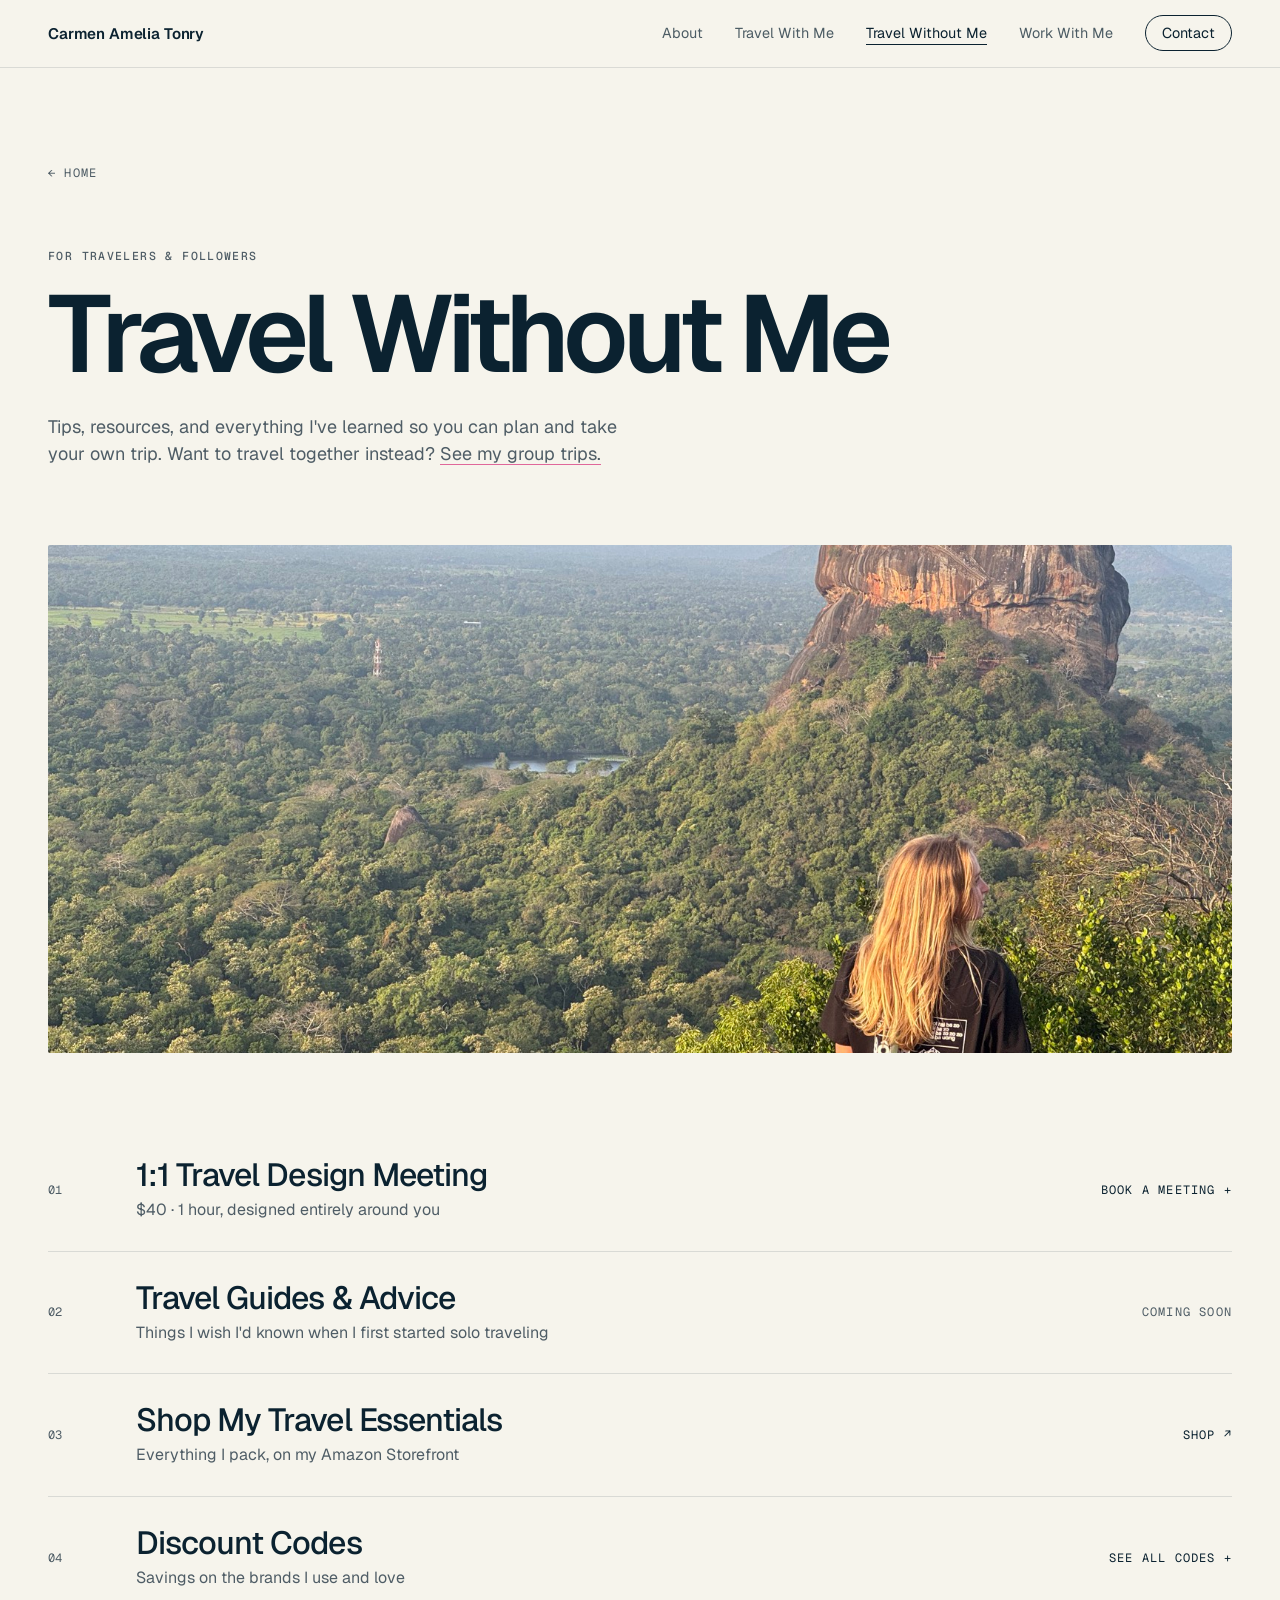
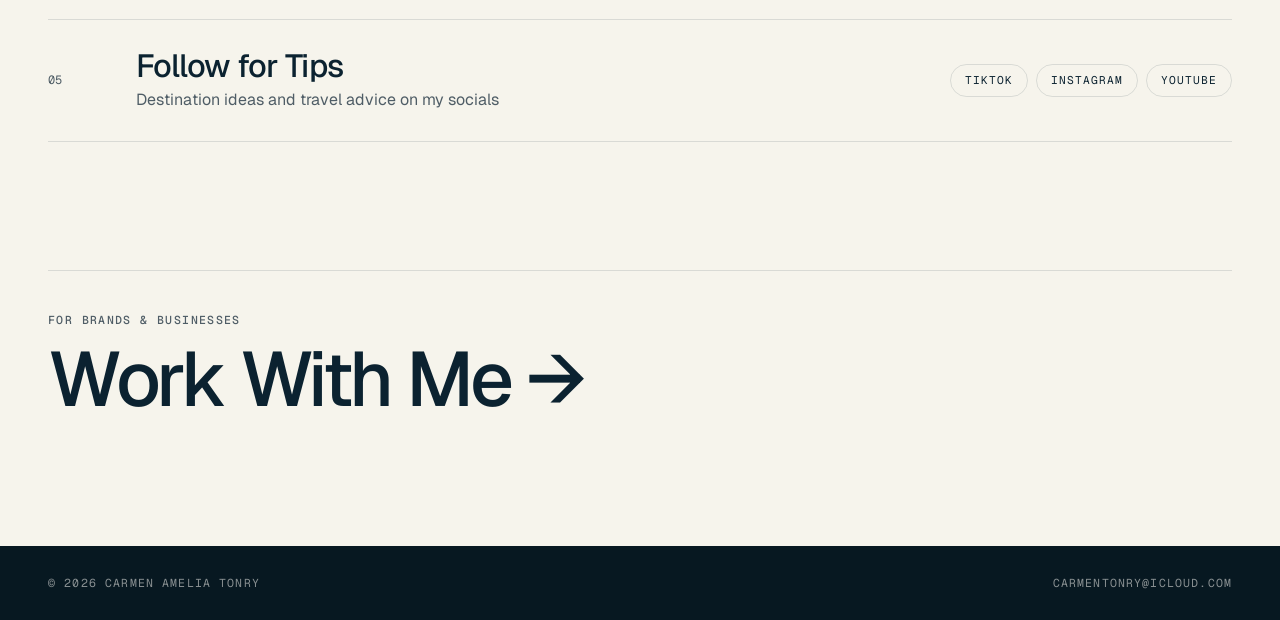
==== planning.html @ 0643f5fc "Travel Without Me: show the $40 price and embed Cal.com booking Co-Authored-By: Claude Opus 5 <norep" ====
<!DOCTYPE html>
<html lang="en">
<head>
  <meta charset="UTF-8">
  <meta name="viewport" content="width=device-width, initial-scale=1.0">
  <title>Travel Without Me | Carmen Amelia Tonry</title>
  <meta name="description" content="Travel tips, trip planning help, packing essentials, and discount codes from Carmen Amelia Tonry (@carmenscamera).">
  <link rel="preconnect" href="https://fonts.googleapis.com">
  <link rel="preconnect" href="https://fonts.gstatic.com" crossorigin>
  <link href="https://fonts.googleapis.com/css2?family=Geist:wght@300..700&family=Geist+Mono:wght@400;500&display=swap" rel="stylesheet">
  <link rel="stylesheet" href="styles.css?v=40">
</head>
<body>

  <nav class="nav">
    <a class="nav-logo" href="./">Carmen Amelia Tonry</a>
    <ul class="nav-links">
      <li><a href="./#about">About</a></li>
      <li><a href="./#travel-with-me">Travel With Me</a></li>
      <li><a href="planning.html" aria-current="page">Travel Without Me</a></li>
      <li><a href="work.html">Work With Me</a></li>
      <li><a href="./#contact" class="nav-cta">Contact</a></li>
    </ul>
  </nav>

  <header class="page-hero">
    <div class="wrap">
      <a class="back" href="./">← Home</a>
      <p class="eyebrow">For travelers &amp; followers</p>
      <h1>Travel Without Me</h1>
      <p class="lead">Tips, resources, and everything I've learned so you can plan and take your own trip. Want to travel together instead? <a class="text-link" href="./#travel-with-me">See my group trips.</a></p>
    </div>
    <div class="page-media">
      <img src="media/sigiriya.jpg" alt="Carmen looking out at Sigiriya rock in Sri Lanka">
    </div>
  </header>

  <section class="section">
    <div class="wrap rows">
      <details class="row-group reveal">
        <summary class="row">
          <span class="row-num">01</span>
          <span class="row-body">
            <span class="row-title">1:1 Travel Design Meeting</span>
            <span class="row-desc">$40 · 1 hour, designed entirely around you</span>
          </span>
          <span class="row-cta"><span class="when-closed">Book a meeting +</span><span class="when-open">Close −</span></span>
        </summary>
        <div class="booking">
          <p>I'm here to help with planning, advice, and everything in between. Pick a time below.</p>
          <iframe class="booking-frame" src="https://cal.com/carmenscamera/travelmeeting/embed?layout=month_view" title="Book a 1:1 Travel Design Meeting" loading="lazy"></iframe>
          <a class="code-cta" href="https://cal.com/carmenscamera/travelmeeting" target="_blank" rel="noopener">Open the booking page in a new tab ↗</a>
        </div>
      </details>
      <div class="row reveal">
        <span class="row-num">02</span>
        <span class="row-body">
          <span class="row-title">Travel Guides &amp; Advice</span>
          <span class="row-desc">Things I wish I'd known when I first started solo traveling</span>
        </span>
        <span class="row-cta muted">Coming soon</span>
      </div>
      <a class="row reveal" href="https://www.amazon.com/shop/carmenscamera" target="_blank" rel="noopener">
        <span class="row-num">03</span>
        <span class="row-body">
          <span class="row-title">Shop My Travel Essentials</span>
          <span class="row-desc">Everything I pack, on my Amazon Storefront</span>
        </span>
        <span class="row-cta">Shop ↗</span>
      </a>
      <details class="row-group reveal">
        <summary class="row">
          <span class="row-num">04</span>
          <span class="row-body">
            <span class="row-title">Discount Codes</span>
            <span class="row-desc">Savings on the brands I use and love</span>
          </span>
          <span class="row-cta"><span class="when-closed">See all codes +</span><span class="when-open">Hide codes −</span></span>
        </summary>
        <ul class="codes">
          <!-- To add a code, copy one <li> block and change the brand, deal, code, and link. -->
          <li class="code">
            <span class="code-brand">Worldpackers</span>
            <span class="code-deal">$10 off your membership with code <strong>CARMENTONRY</strong></span>
            <a class="code-cta" href="https://www.worldpackers.com/promo/CARMENTONRY?utm_campaign=CARMENTONRY&amp;utm_medium=referral&amp;utm_source=affiliate" target="_blank" rel="noopener">Get the deal ↗</a>
          </li>
        </ul>
      </details>
      <div class="row reveal">
        <span class="row-num">05</span>
        <span class="row-body">
          <span class="row-title">Follow for Tips</span>
          <span class="row-desc">Destination ideas and travel advice on my socials</span>
        </span>
        <span class="row-links">
          <a href="https://www.tiktok.com/@carmenscamera" target="_blank" rel="noopener">TikTok</a>
          <a href="https://www.instagram.com/carmenscameraaa" target="_blank" rel="noopener">Instagram</a>
          <a href="https://www.youtube.com/@carmenscameraa" target="_blank" rel="noopener">YouTube</a>
        </span>
      </div>
    </div>
  </section>

  <section class="section next-section">
    <div class="wrap">
      <a class="next" href="work.html">
        <span class="eyebrow">For brands &amp; businesses</span>
        <span class="next-title">Work With Me <span aria-hidden="true">→</span></span>
      </a>
    </div>
  </section>

  <footer class="footer">
    <div class="wrap footer-inner">
      <span>© 2026 Carmen Amelia Tonry</span>
      <a href="mailto:carmentonry@icloud.com">carmentonry@icloud.com</a>
    </div>
  </footer>

  <script src="script.js?v=28"></script>
</body>
</html>
---- styles.css ----
:root {
  --bg: #f6f4ec;
  --night: #0b2230;
  --ink: #0b2230;
  --ink-2: #4f5d66;
  --line: rgba(11, 34, 48, 0.12);
  --accent: #e0679a;
  --link: #0f4c5c;
  --about-bg: #fffcf0;
  --warm: #60a8a0;
  --trip-bg: var(--warm);
  --trip-ink: #0b2230;
  --trip-ink-2: rgba(11, 34, 48, 0.7);
  --ig-bg: #fffef8;
  --paths-bg: #0e4466;
  --contact-bg: #2d6cdf;
  --footer-bg: #071821;
  --shade: 7, 24, 33;
  --gutter: clamp(1.25rem, 4vw, 3rem);
  --ease: cubic-bezier(0.2, 0.7, 0.2, 1);
}

body.dark,
.paths-section,
.contact,
.footer {
  --accent: #ffb1cf;
}

body.dark {
  --bg: var(--night);
  --ink: #f4f2ee;
  --ink-2: rgba(244, 242, 238, 0.62);
  --line: rgba(244, 242, 238, 0.14);
}

* {
  box-sizing: border-box;
  margin: 0;
  padding: 0;
}

html {
  scroll-behavior: smooth;
  scroll-padding-top: 4.5rem;
}

body {
  font-family: 'Geist', system-ui, sans-serif;
  font-size: 1rem;
  line-height: 1.55;
  background: var(--bg);
  color: var(--ink);
  -webkit-font-smoothing: antialiased;
}

a {
  color: inherit;
  text-decoration: none;
}

img,
video {
  display: block;
  width: 100%;
  height: 100%;
  object-fit: cover;
}

h1, h2, h3 {
  font-weight: 500;
  line-height: 1;
  letter-spacing: -0.04em;
}

h2 {
  font-size: clamp(2.25rem, 5vw, 4rem);
}

.wrap {
  max-width: 1280px;
  margin: 0 auto;
  padding-inline: var(--gutter);
}

.eyebrow {
  display: block;
  margin-bottom: 1.25rem;
  font-family: 'Geist Mono', monospace;
  font-size: 0.72rem;
  font-weight: 500;
  text-transform: uppercase;
  letter-spacing: 0.12em;
  color: var(--ink-2);
}

.text-link {
  text-decoration: underline;
  text-decoration-color: var(--accent);
  text-decoration-thickness: 1px;
  text-underline-offset: 4px;
  transition: color 0.2s ease;
}

.text-link:hover {
  color: var(--accent);
}

.section {
  padding-block: clamp(5rem, 10vw, 9rem);
}

/* ---------- nav ---------- */

.nav {
  position: fixed;
  inset: 0 0 auto;
  z-index: 20;
  display: flex;
  align-items: center;
  justify-content: space-between;
  height: 4.25rem;
  padding-inline: var(--gutter);
  background: color-mix(in srgb, var(--bg) 88%, transparent);
  backdrop-filter: blur(14px);
  -webkit-backdrop-filter: blur(14px);
  border-bottom: 1px solid var(--line);
  color: var(--ink);
  transition: background 0.3s ease, color 0.3s ease, border-color 0.3s ease;
}

.home .nav:not(.scrolled) {
  background: transparent;
  backdrop-filter: none;
  -webkit-backdrop-filter: none;
  border-color: transparent;
  color: #fff;
}

.nav-logo {
  font-size: 0.95rem;
  font-weight: 600;
  letter-spacing: -0.01em;
}

.nav-links {
  list-style: none;
  display: flex;
  align-items: center;
  gap: 2rem;
}

.nav-links a {
  font-size: 0.9rem;
  opacity: 0.72;
  transition: opacity 0.2s ease;
}

.nav-links a:hover,
.nav-links a[aria-current="page"] {
  opacity: 1;
}

.nav-links a[aria-current="page"] {
  text-decoration: underline;
  text-decoration-thickness: 1px;
  text-underline-offset: 6px;
}

.nav-links .nav-cta {
  opacity: 1;
  padding: 0.5rem 1rem;
  border: 1px solid currentColor;
  border-radius: 999px;
  transition: background 0.2s ease, border-color 0.2s ease, color 0.2s ease;
}

.nav-links .nav-cta:hover {
  background: var(--accent);
  border-color: var(--accent);
  color: var(--night);
}


/* ---------- hero ---------- */

.hero {
  position: relative;
  display: flex;
  align-items: flex-end;
  height: 100vh;
  height: 100svh;
  min-height: 560px;
  overflow: hidden;
  color: #fff;
  background: var(--night);
}

.hero-video {
  position: absolute;
  inset: 0;
}

.hero::after {
  content: '';
  position: absolute;
  inset: 0;
  background: linear-gradient(180deg, rgba(var(--shade), 0.35) 0%, rgba(var(--shade), 0) 30%, rgba(var(--shade), 0.6) 100%);
}

.hero-content {
  position: relative;
  z-index: 1;
  width: 100%;
  max-width: 1280px;
  margin: 0 auto;
  padding: 0 var(--gutter) clamp(2.5rem, 7vw, 5rem);
}

.hero-name {
  font-size: clamp(3.25rem, 10.5vw, 10.5rem);
  font-weight: 600;
  line-height: 0.9;
  letter-spacing: -0.055em;
  animation: fade-up 1.1s var(--ease) both;
}

.hero-tag {
  margin-top: clamp(1.25rem, 2.5vw, 2rem);
  font-family: 'Geist Mono', monospace;
  font-size: clamp(0.8rem, 1.2vw, 0.95rem);
  text-transform: uppercase;
  letter-spacing: 0.28em;
  animation: fade-up 1.1s 0.2s var(--ease) both;
}

.hero-tag span {
  color: var(--warm);
}

@keyframes fade-up {
  from { opacity: 0; transform: translateY(24px); }
}

/* ---------- about ---------- */

.home #about {
  background: var(--about-bg);
}

.about {
  display: grid;
  grid-template-columns: 4fr 6fr;
  gap: clamp(2.5rem, 7vw, 7rem);
  align-items: center;
}

.about-media {
  aspect-ratio: 4 / 5;
  overflow: hidden;
  border-radius: 2px;
}

.about-text p:not(.eyebrow) {
  max-width: 34rem;
  font-size: 1.125rem;
  color: var(--ink-2);
}

.about-text .eyebrow + p {
  text-wrap: balance;
  font-size: clamp(1.45rem, 2.4vw, 2rem);
  font-weight: 500;
  line-height: 1.25;
  letter-spacing: -0.025em;
  color: var(--ink);
}

.about-text p + p {
  margin-top: 1.5rem;
}

/* ---------- travel with me ---------- */

.trip {
  background: var(--trip-bg);
  color: var(--trip-ink);
}

.trip-inner {
  display: grid;
  grid-template-columns: 12rem 1fr auto;
  align-items: center;
  gap: 2rem;
  padding-block: 2rem;
}

.trip .eyebrow {
  margin: 0;
  color: var(--trip-ink-2);
}

.trip h3 {
  font-size: clamp(1.35rem, 2.4vw, 1.9rem);
  letter-spacing: -0.03em;
}

.trip-main p {
  margin-top: 0.4rem;
  font-family: 'Geist Mono', monospace;
  font-size: 0.75rem;
  text-transform: uppercase;
  letter-spacing: 0.1em;
  color: var(--trip-ink-2);
}

.btn {
  display: inline-flex;
  align-items: center;
  gap: 0.5rem;
  padding: 0.85rem 1.4rem;
  border-radius: 999px;
  background: var(--night);
  color: #fff;
  font-size: 0.9rem;
  font-weight: 500;
  white-space: nowrap;
  transition: background 0.2s ease, color 0.2s ease;
}

.btn:hover {
  background: #fff;
  color: var(--night);
}

/* ---------- instagram ---------- */

.ig {
  padding-block: clamp(3.5rem, 7vw, 5.5rem);
  background: var(--ig-bg);
}

.ig-head {
  display: flex;
  flex-wrap: wrap;
  align-items: flex-end;
  justify-content: space-between;
  gap: 1rem 2rem;
  margin-bottom: clamp(1.5rem, 3vw, 2.25rem);
}

.ig-head .eyebrow {
  margin-bottom: 0;
}

.ig-follow {
  font-family: 'Geist Mono', monospace;
  font-size: 0.75rem;
  text-transform: uppercase;
  letter-spacing: 0.1em;
  color: var(--link);
  transition: color 0.2s ease;
}

.ig-follow:hover {
  color: var(--accent);
}

.ig-grid {
  display: grid;
  grid-template-columns: repeat(6, 1fr);
  gap: 8px;
}

.ig-post {
  position: relative;
  aspect-ratio: 1;
  overflow: hidden;
  border-radius: 2px;
  background: rgba(11, 34, 48, 0.08);
}

.ig-post img,
.ig-post video {
  transition: transform 0.6s var(--ease), opacity 0.3s ease;
}

.ig-post:hover img,
.ig-post:hover video {
  transform: scale(1.05);
  opacity: 0.85;
}

.ig-post.is-video::after {
  content: '▶';
  position: absolute;
  top: 0.5rem;
  right: 0.55rem;
  font-size: 0.7rem;
  color: #fff;
  text-shadow: 0 1px 4px rgba(0, 0, 0, 0.5);
}

/* ---------- path cards ---------- */

.paths-section {
  --ink: #f4f2ee;
  --ink-2: rgba(244, 242, 238, 0.62);
  background: var(--paths-bg);
  color: var(--ink);
}

.paths-heading {
  margin-bottom: 1.5rem;
  font-size: clamp(1.1rem, 1.6vw, 1.35rem);
  letter-spacing: -0.015em;
  color: var(--ink-2);
}

.paths {
  display: grid;
  grid-template-columns: 1fr 1fr;
  gap: 1rem;
}

.path {
  position: relative;
  display: block;
  aspect-ratio: 5 / 6;
  overflow: hidden;
  border-radius: 2px;
  color: #fff;
  isolation: isolate;
}

.path-img {
  position: absolute;
  inset: 0;
  z-index: -2;
  transition: transform 1s var(--ease);
}

.path::after {
  content: '';
  position: absolute;
  inset: 0;
  z-index: -1;
  background: linear-gradient(0deg, rgba(var(--shade), 0.8) 0%, rgba(var(--shade), 0.15) 55%, rgba(var(--shade), 0.1) 100%);
}

.path:hover .path-img {
  transform: scale(1.04);
}

.path-body {
  position: absolute;
  inset: auto 0 0;
  display: flex;
  flex-direction: column;
  gap: 0.75rem;
  padding: clamp(1.5rem, 3vw, 2.5rem);
}

.path-for {
  font-family: 'Geist Mono', monospace;
  font-size: 0.72rem;
  text-transform: uppercase;
  letter-spacing: 0.12em;
  opacity: 0.85;
}

.path-title {
  font-size: clamp(2rem, 3.8vw, 3.4rem);
  font-weight: 500;
  line-height: 1;
  letter-spacing: -0.04em;
}

.path-arrow {
  position: absolute;
  top: clamp(1.25rem, 2.5vw, 2rem);
  right: clamp(1.25rem, 2.5vw, 2rem);
  display: grid;
  place-items: center;
  width: 3rem;
  height: 3rem;
  border-radius: 50%;
  background: #fff;
  color: var(--night);
  font-size: 1.15rem;
  transition: background 0.25s ease, color 0.25s ease;
}

.path:hover .path-arrow {
  background: var(--accent);
  color: var(--night);
}

/* ---------- contact ---------- */

.contact {
  padding-block: clamp(5rem, 10vw, 9rem);
  background: var(--contact-bg);
  color: #fff;
}

.contact .eyebrow {
  color: rgba(255, 255, 255, 0.7);
}

.contact h2 {
  font-size: clamp(2.5rem, 6.5vw, 5.5rem);
}

.email {
  display: inline-block;
  margin-top: clamp(1.5rem, 3vw, 2.5rem);
  padding-bottom: 0.2rem;
  font-size: clamp(1.4rem, 4.2vw, 3.25rem);
  font-weight: 400;
  letter-spacing: -0.03em;
  border-bottom: 1px solid rgba(255, 255, 255, 0.4);
  transition: border-color 0.2s ease;
}

.email:hover {
  border-color: var(--accent);
}

.socials {
  list-style: none;
  display: flex;
  flex-wrap: wrap;
  gap: 0.75rem 2rem;
  margin-top: clamp(2.5rem, 5vw, 4rem);
}

.socials a {
  font-family: 'Geist Mono', monospace;
  font-size: 0.8rem;
  text-transform: uppercase;
  letter-spacing: 0.1em;
  transition: color 0.2s ease;
}

.socials a:hover {
  color: var(--accent);
}

/* ---------- footer ---------- */

.footer {
  padding-block: 1.75rem;
  background: var(--footer-bg);
  color: rgba(244, 242, 238, 0.55);
  font-family: 'Geist Mono', monospace;
  font-size: 0.72rem;
  text-transform: uppercase;
  letter-spacing: 0.1em;
}

.footer-inner {
  display: flex;
  flex-wrap: wrap;
  justify-content: space-between;
  gap: 0.5rem 2rem;
}

.footer a:hover {
  color: #fff;
}

/* ---------- inner pages ---------- */

.page-hero {
  padding-top: clamp(7.5rem, 14vw, 10rem);
}

.back {
  display: inline-block;
  margin-bottom: clamp(2.5rem, 5vw, 4rem);
  font-family: 'Geist Mono', monospace;
  font-size: 0.75rem;
  text-transform: uppercase;
  letter-spacing: 0.1em;
  color: var(--ink-2);
  transition: color 0.2s ease;
}

.back:hover {
  color: var(--accent);
}

.page-hero h1 {
  max-width: 12ch;
  font-size: clamp(3rem, 8.5vw, 7.5rem);
  font-weight: 600;
  line-height: 0.92;
  letter-spacing: -0.055em;
}

.lead {
  max-width: 38rem;
  margin-top: 1.75rem;
  font-size: 1.125rem;
  color: var(--ink-2);
}

.page-media {
  max-width: 1280px;
  margin: clamp(3rem, 6vw, 5rem) auto 0;
  padding-inline: var(--gutter);
}

.page-media img,
.page-media video {
  aspect-ratio: 21 / 9;
  border-radius: 2px;
}

.page-hero + .section {
  padding-top: clamp(3rem, 6vw, 5rem);
}

/* ---------- rows ---------- */

.rows {
  display: flex;
  flex-direction: column;
}

.row {
  display: grid;
  grid-template-columns: 4rem 1fr auto;
  align-items: center;
  gap: 1.5rem;
  padding-block: 1.75rem;
  border-bottom: 1px solid var(--line);
  transition: padding 0.35s var(--ease);
}

.row:first-child {
  border-top: 1px solid var(--line);
}

a.row:hover {
  padding-left: 0.75rem;
}

.row-num {
  font-family: 'Geist Mono', monospace;
  font-size: 0.75rem;
  color: var(--ink-2);
}

.row-body {
  display: flex;
  flex-direction: column;
  gap: 0.35rem;
}

.row-title {
  font-size: clamp(1.4rem, 2.6vw, 2rem);
  font-weight: 500;
  line-height: 1.1;
  letter-spacing: -0.03em;
  transition: color 0.2s ease;
}

a.row:hover .row-title {
  color: var(--accent);
}

.row-desc {
  color: var(--ink-2);
}

.row-cta {
  font-family: 'Geist Mono', monospace;
  font-size: 0.75rem;
  text-transform: uppercase;
  letter-spacing: 0.1em;
  white-space: nowrap;
}

.row-cta.muted {
  color: var(--ink-2);
}

.row-links {
  display: flex;
  flex-wrap: wrap;
  gap: 0.5rem;
}

.row-links a {
  padding: 0.45rem 0.9rem;
  border: 1px solid var(--line);
  border-radius: 999px;
  font-family: 'Geist Mono', monospace;
  font-size: 0.7rem;
  text-transform: uppercase;
  letter-spacing: 0.08em;
  transition: background 0.2s ease, color 0.2s ease;
}

.row-links a:hover {
  background: var(--ink);
  color: var(--bg);
}

/* ---------- campaign callout ---------- */

.campaign {
  display: grid;
  grid-template-columns: auto 1fr auto;
  align-items: center;
  gap: 1rem 2rem;
  margin-top: 2.5rem;
  padding: 1.5rem 1.75rem;
  border: 1px solid var(--line);
  border-radius: 6px;
  transition: border-color 0.2s ease;
}

.campaign:hover {
  border-color: var(--accent);
}

.campaign-label {
  font-family: 'Geist Mono', monospace;
  font-size: 0.72rem;
  text-transform: uppercase;
  letter-spacing: 0.12em;
  color: var(--accent);
}

.campaign-text {
  font-size: 1.1rem;
}

/* ---------- expandable row (discount codes) ---------- */

.row-group summary {
  cursor: pointer;
  list-style: none;
}

.row-group .row:first-child {
  border-top: 0;
}

.row-group summary::-webkit-details-marker {
  display: none;
}

.row-group summary:hover {
  padding-left: 0.75rem;
}

.row-group summary:hover .row-title {
  color: var(--accent);
}

.row-group .when-open,
.row-group[open] .when-closed {
  display: none;
}

.row-group[open] .when-open {
  display: inline;
}

.codes {
  list-style: none;
  padding: 0.5rem 0 1.5rem 5.5rem;
  border-bottom: 1px solid var(--line);
}

.code {
  display: grid;
  grid-template-columns: 12rem 1fr auto;
  align-items: center;
  gap: 1rem;
  padding: 0.9rem 0;
}

.code + .code {
  border-top: 1px dashed var(--line);
}

.code-brand {
  font-size: 1.1rem;
  font-weight: 500;
}

.code-deal {
  color: var(--ink-2);
}

.code-cta {
  font-family: 'Geist Mono', monospace;
  font-size: 0.72rem;
  text-transform: uppercase;
  letter-spacing: 0.1em;
  white-space: nowrap;
  transition: color 0.2s ease;
}

.code-cta:hover {
  color: var(--accent);
}

/* ---------- booking embed ---------- */

.booking {
  padding: 0 0 2rem 5.5rem;
  border-bottom: 1px solid var(--line);
}

.booking p {
  max-width: 40rem;
  font-size: 1.05rem;
  color: var(--ink-2);
}

.booking-frame {
  display: block;
  width: 100%;
  height: 720px;
  margin: 1.25rem 0 1rem;
  border: 1px solid var(--line);
  border-radius: 6px;
  background: #fff;
}

/* ---------- service details ---------- */

.row-group[open] > summary {
  border-bottom-color: transparent;
}

.detail {
  padding: 0 0 2rem 5.5rem;
  border-bottom: 1px solid var(--line);
}

.detail p {
  max-width: 40rem;
  font-size: 1.05rem;
}

.detail-list {
  max-width: 40rem;
  padding-left: 1.1rem;
  font-size: 1.05rem;
}

.detail-list li + li {
  margin-top: 0.4rem;
}

.detail-list strong {
  font-weight: 600;
}

.detail .detail-label {
  margin-top: 1.25rem;
  font-family: 'Geist Mono', monospace;
  font-size: 0.7rem;
  text-transform: uppercase;
  letter-spacing: 0.12em;
  color: var(--ink-2);
}

.detail-examples {
  list-style: none;
  display: flex;
  flex-wrap: wrap;
  gap: 0.5rem;
  margin-top: 0.6rem;
}

.detail-examples li {
  padding: 0.4rem 0.85rem;
  border: 1px solid var(--line);
  border-radius: 999px;
  font-size: 0.9rem;
  color: var(--ink-2);
}

.detail-actions {
  display: flex;
  flex-wrap: wrap;
  gap: 0.6rem;
  margin-top: 1.5rem;
}

.detail-btn {
  padding: 0.6rem 1.1rem;
  border: 1px solid var(--ink);
  border-radius: 999px;
  font-size: 0.85rem;
  font-weight: 500;
  transition: background 0.2s ease, color 0.2s ease, border-color 0.2s ease;
}

.detail-btn.primary,
.detail-btn:hover {
  background: var(--ink);
  color: var(--bg);
}

.detail-btn.primary:hover {
  background: var(--accent);
  border-color: var(--accent);
  color: var(--night);
}

/* ---------- open call ---------- */

.open-call {
  padding-block: clamp(4.5rem, 9vw, 7.5rem);
  border-top: 1px solid var(--line);
}

.open-call h2 {
  max-width: 14ch;
  font-size: clamp(2.5rem, 6vw, 5rem);
}

.open-lead {
  max-width: 40rem;
  margin-top: 1.5rem;
  font-size: 1.15rem;
  color: var(--ink-2);
}

.open-btn {
  margin-top: 2.5rem;
  background: var(--accent);
  color: var(--night);
}

.open-btn:hover {
  background: #fff;
  color: var(--night);
}

/* ---------- next page link ---------- */

.next-section {
  padding-top: 0;
}

.next {
  display: block;
  padding-top: 2.5rem;
  border-top: 1px solid var(--line);
}

.next .eyebrow {
  margin-bottom: 0.75rem;
}

.next-title {
  font-size: clamp(2.25rem, 6vw, 5rem);
  font-weight: 500;
  line-height: 1;
  letter-spacing: -0.045em;
  transition: color 0.2s ease;
}

.next-title span {
  display: inline-block;
  transition: transform 0.3s var(--ease);
}

.next:hover .next-title {
  color: var(--accent);
}

.next:hover .next-title span {
  transform: translateX(0.5rem);
}

/* ---------- motion ---------- */

.js .reveal {
  opacity: 0;
  translate: 0 24px;
  transition: opacity 0.9s var(--ease), translate 0.9s var(--ease);
}

.js .reveal.visible {
  opacity: 1;
  translate: 0 0;
}

@media (prefers-reduced-motion: reduce) {
  *, *::before, *::after {
    animation: none !important;
    transition: none !important;
  }
  .js .reveal { opacity: 1; translate: 0 0; }
}

/* ---------- responsive ---------- */

@media (max-width: 1100px) {
  html { scroll-padding-top: 6.5rem; }

  .nav {
    flex-wrap: wrap;
    row-gap: 0.6rem;
    height: auto;
    padding-block: 0.85rem 0.75rem;
  }

  .nav-logo {
    padding-block: 0.25rem;
  }

  .nav-links {
    width: 100%;
    justify-content: space-between;
    gap: 0.6rem;
  }

  .nav-links a {
    font-size: min(0.85rem, 3.3vw);
    white-space: nowrap;
  }

  .nav-links li:last-child {
    position: absolute;
    top: 0.85rem;
    right: var(--gutter);
  }

  .nav-links .nav-cta {
    display: block;
    padding: 0.3rem 0.8rem;
    font-size: 0.85rem;
  }

  .page-hero {
    padding-top: 8.5rem;
  }

  .trip-inner {
    grid-template-columns: 1fr auto;
  }

  .trip .eyebrow {
    grid-column: 1 / -1;
  }
}

@media (max-width: 720px) {
  .paths {
    grid-template-columns: 1fr;
  }

  .about {
    grid-template-columns: 5rem 1fr;
    grid-template-areas:
      "photo eyebrow"
      "photo lead"
      "text text";
    grid-template-rows: auto 1fr auto;
    gap: 0 1rem;
    align-items: start;
  }

  .home #about { padding-block: 3rem; }

  .about-media { grid-area: photo; }
  .about-text { display: contents; }

  .about-text .eyebrow {
    grid-area: eyebrow;
    margin-bottom: 0.4rem;
  }

  .about-text p:nth-of-type(2) {
    grid-area: lead;
    margin-top: 0;
    font-size: 1rem;
    line-height: 1.3;
  }

  .about-text p:nth-of-type(3) {
    grid-area: text;
    margin-top: 1rem;
    font-size: 0.9rem;
    line-height: 1.5;
  }
  .ig-grid { grid-template-columns: repeat(3, 1fr); }
  .paths { gap: 0.75rem; }
  .paths-section { padding-block: 3.5rem; }
  .path { aspect-ratio: 16 / 10; }
  .path-body { gap: 0.4rem; padding: 1.25rem; }
  .path-title { font-size: 1.75rem; }
  .path-arrow { top: 1rem; right: 1rem; width: 2.5rem; height: 2.5rem; font-size: 1rem; }

  .trip-inner {
    grid-template-columns: 1fr;
    gap: 1.25rem;
  }

  .trip .btn { justify-self: start; }

  .page-media img,
  .page-media video {
    aspect-ratio: 4 / 3;
  }

  .row {
    grid-template-columns: 2.25rem 1fr;
    row-gap: 0.75rem;
  }

  .row-cta,
  .row-links {
    grid-column: 2;
  }

  .campaign { grid-template-columns: 1fr; gap: 0.5rem; }

  .codes { padding-left: 2.25rem; }
  .detail { padding-left: 3.75rem; }
  .booking { padding-left: 0; }
  .booking-frame { height: 820px; }

  .code {
    grid-template-columns: 1fr auto;
    gap: 0.2rem 1rem;
  }

  .code-deal { grid-column: 1; grid-row: 2; }
  .code-cta { grid-column: 2; grid-row: 1 / 3; }
}
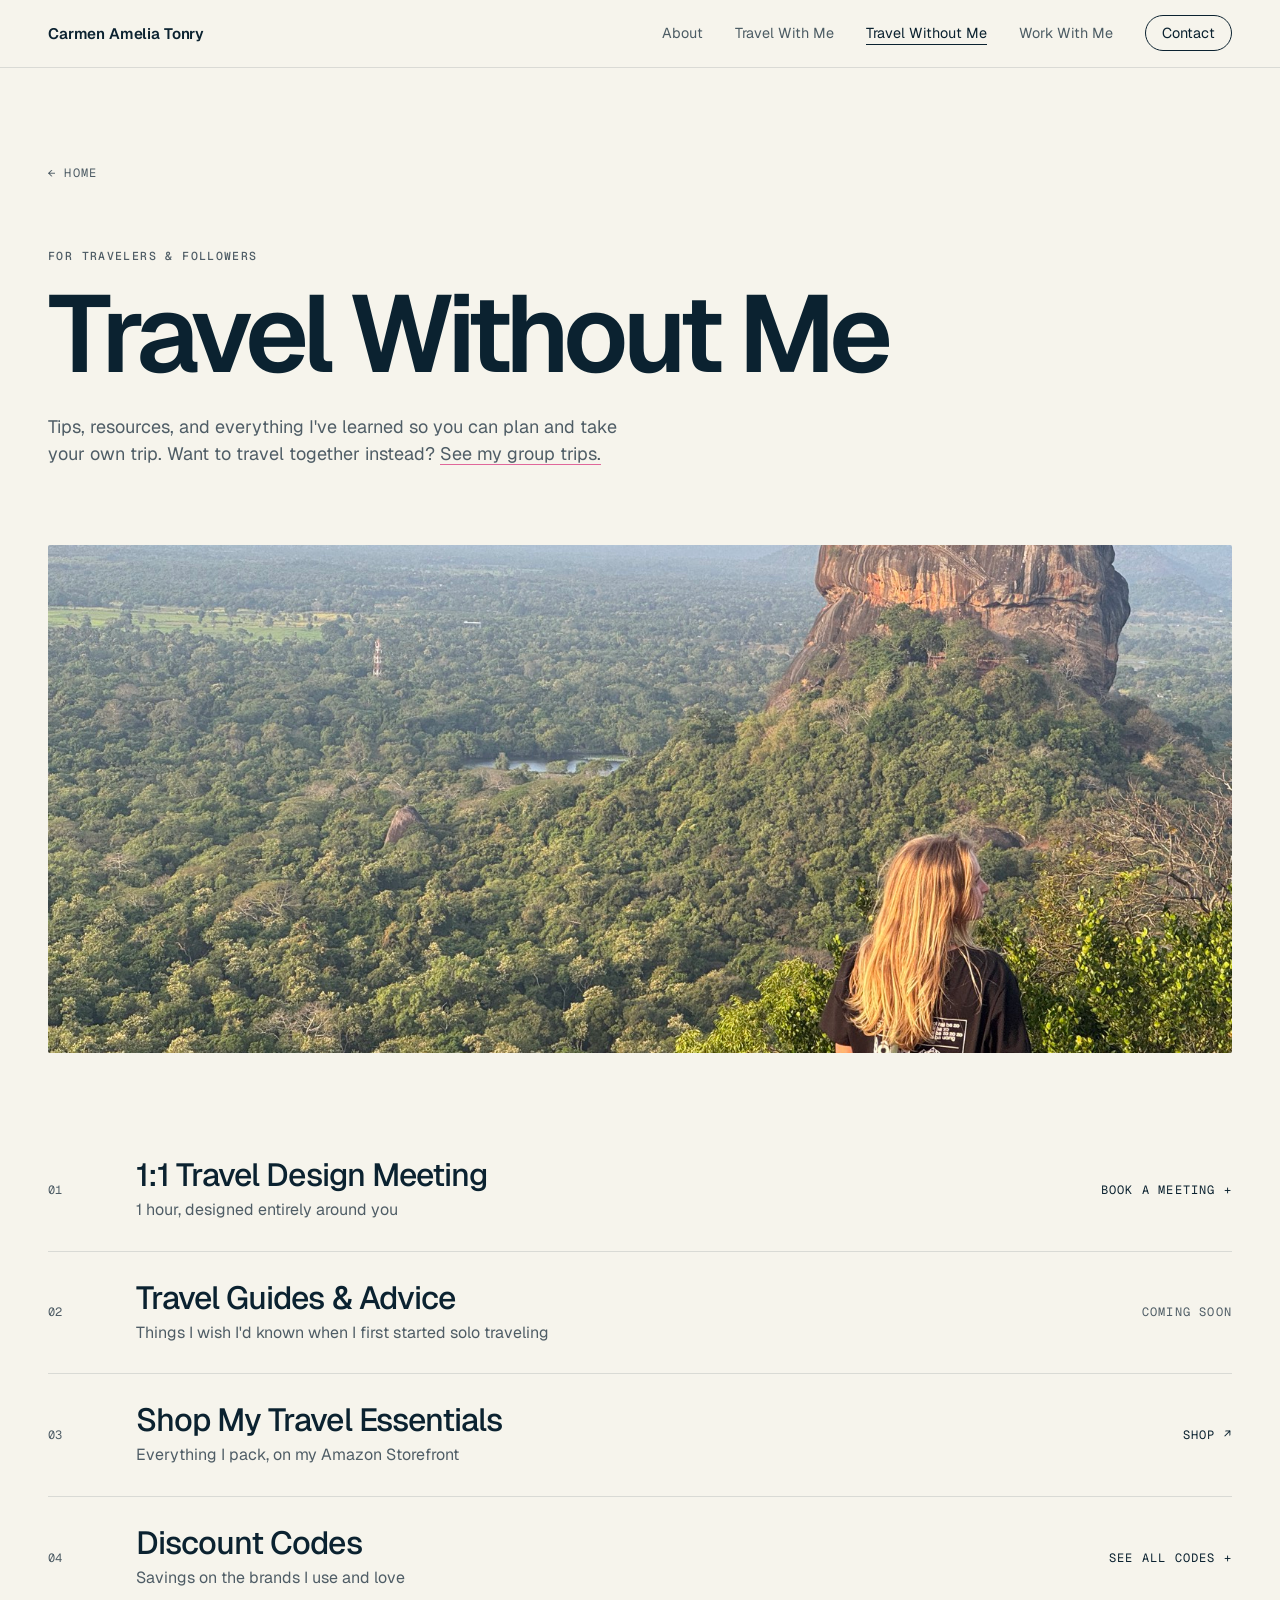
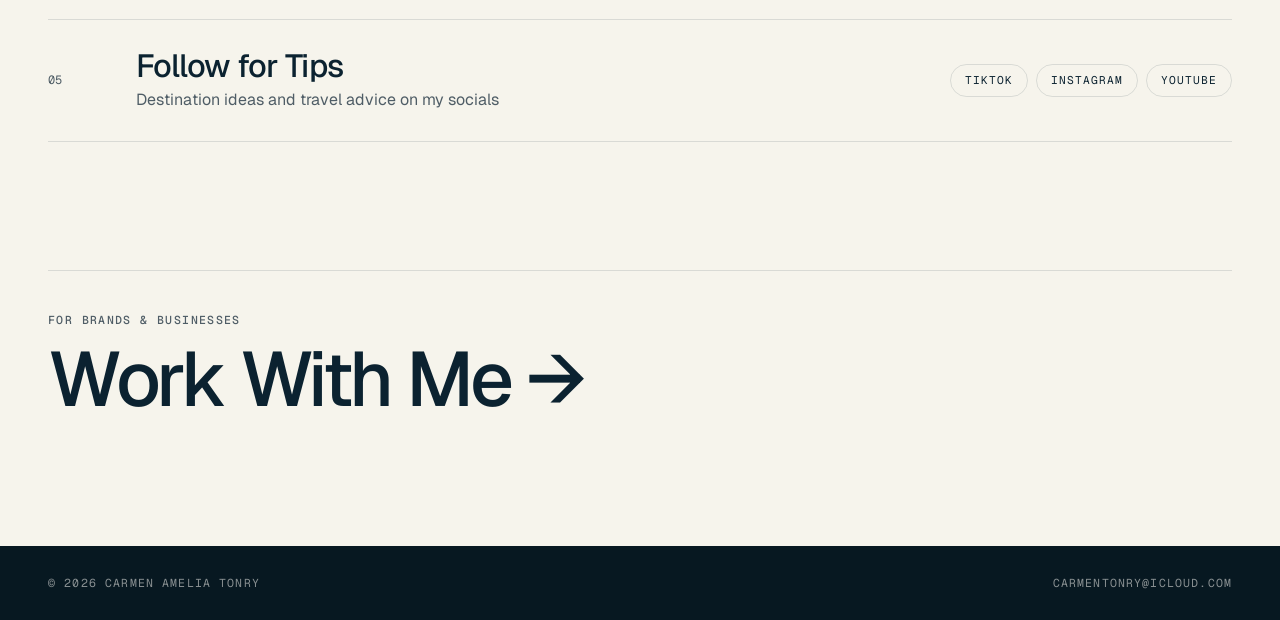
==== commit d74db14b: "Travel Without Me: use Cal.com's inline embed and drop the price The plain iframe stayed blank becau" ====
--- a/planning.html
+++ b/planning.html
@@ -8,7 +8,7 @@
   <link rel="preconnect" href="https://fonts.googleapis.com">
   <link rel="preconnect" href="https://fonts.gstatic.com" crossorigin>
   <link href="https://fonts.googleapis.com/css2?family=Geist:wght@300..700&family=Geist+Mono:wght@400;500&display=swap" rel="stylesheet">
-  <link rel="stylesheet" href="styles.css?v=40">
+  <link rel="stylesheet" href="styles.css?v=41">
 </head>
 <body>
 
@@ -37,18 +37,18 @@
 
   <section class="section">
     <div class="wrap rows">
-      <details class="row-group reveal">
+      <details class="row-group reveal" id="booking">
         <summary class="row">
           <span class="row-num">01</span>
           <span class="row-body">
             <span class="row-title">1:1 Travel Design Meeting</span>
-            <span class="row-desc">$40 · 1 hour, designed entirely around you</span>
+            <span class="row-desc">1 hour, designed entirely around you</span>
           </span>
           <span class="row-cta"><span class="when-closed">Book a meeting +</span><span class="when-open">Close −</span></span>
         </summary>
         <div class="booking">
           <p>I'm here to help with planning, advice, and everything in between. Pick a time below.</p>
-          <iframe class="booking-frame" src="https://cal.com/carmenscamera/travelmeeting/embed?layout=month_view" title="Book a 1:1 Travel Design Meeting" loading="lazy"></iframe>
+          <div class="booking-embed" id="cal-booking"></div>
           <a class="code-cta" href="https://cal.com/carmenscamera/travelmeeting" target="_blank" rel="noopener">Open the booking page in a new tab ↗</a>
         </div>
       </details>
@@ -117,6 +117,6 @@
     </div>
   </footer>
 
-  <script src="script.js?v=28"></script>
+  <script src="script.js?v=41"></script>
 </body>
 </html>
--- a/styles.css
+++ b/styles.css
@@ -824,12 +824,10 @@
   color: var(--ink-2);
 }
 
-.booking-frame {
-  display: block;
-  width: 100%;
-  height: 720px;
+.booking-embed {
+  min-height: 520px;
   margin: 1.25rem 0 1rem;
-  border: 1px solid var(--line);
+  overflow: hidden;
   border-radius: 6px;
   background: #fff;
 }
@@ -1131,7 +1129,6 @@
   .codes { padding-left: 2.25rem; }
   .detail { padding-left: 3.75rem; }
   .booking { padding-left: 0; }
-  .booking-frame { height: 820px; }
 
   .code {
     grid-template-columns: 1fr auto;
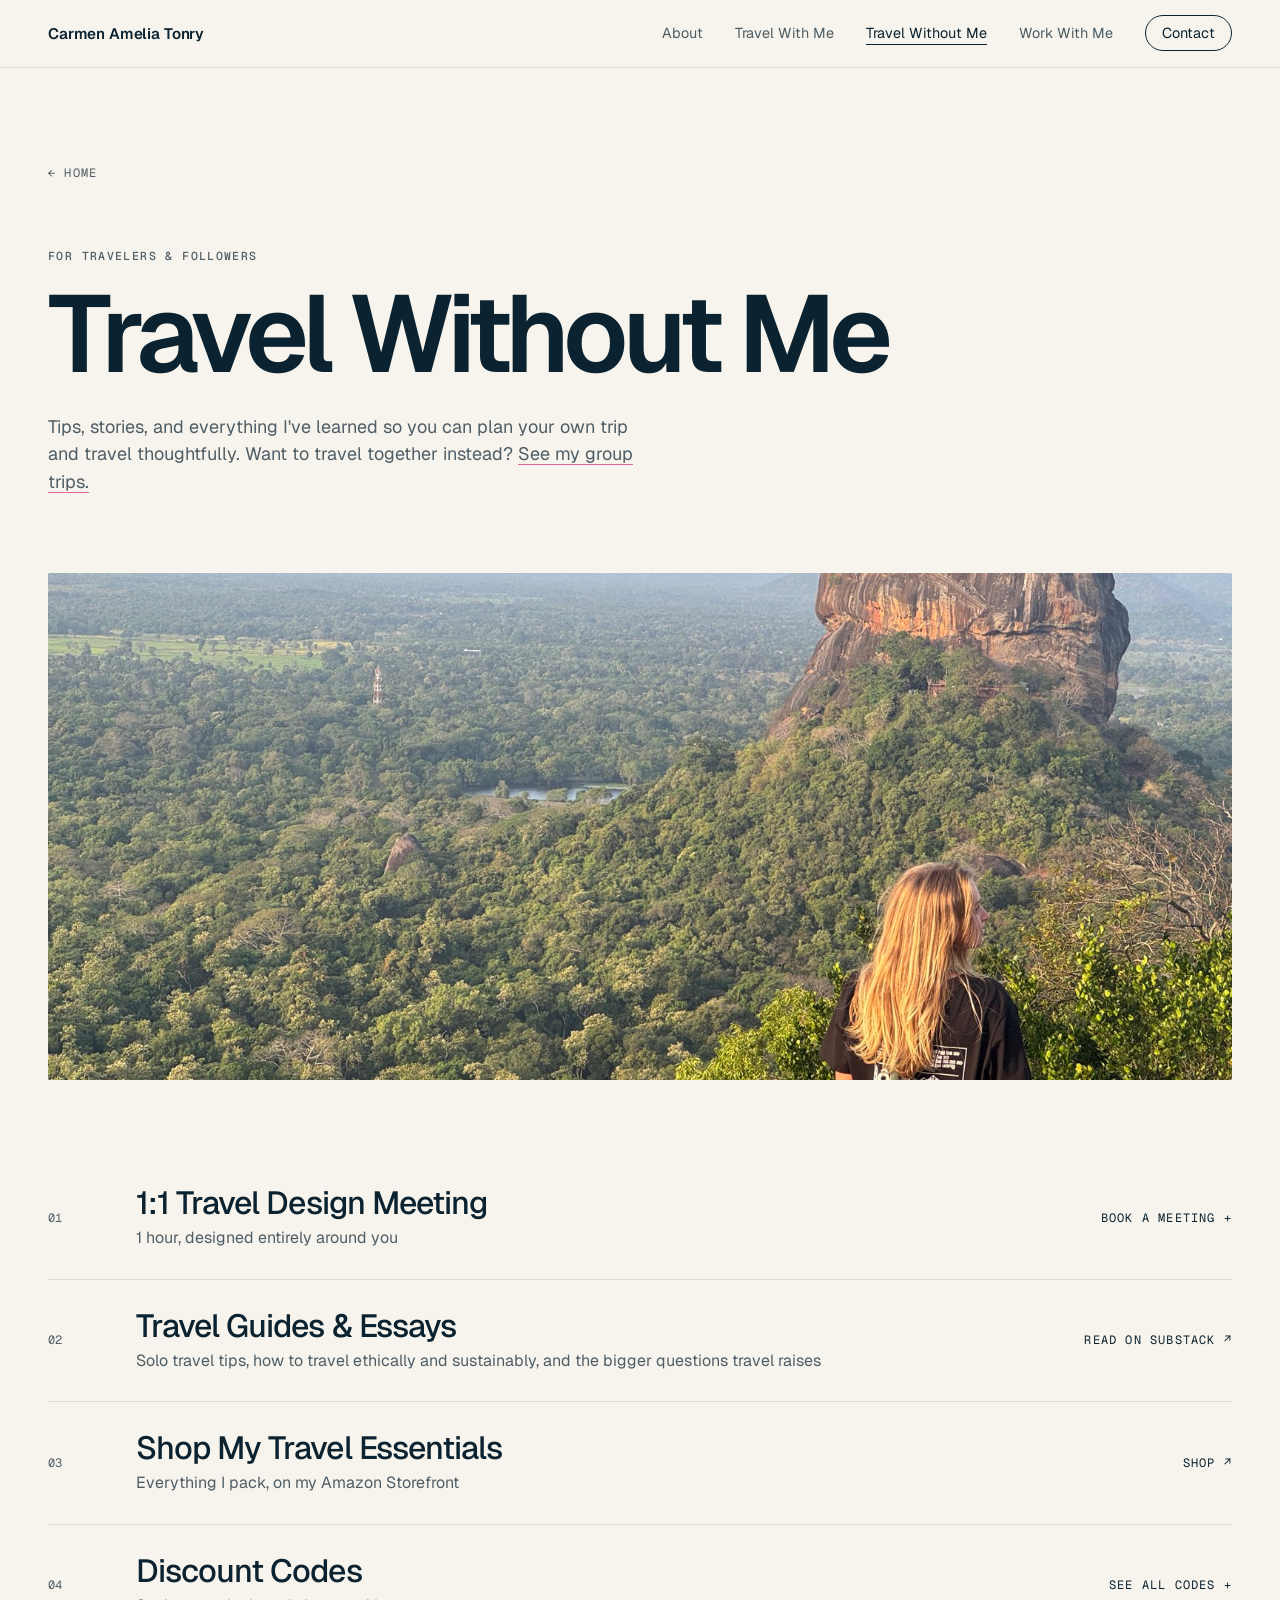
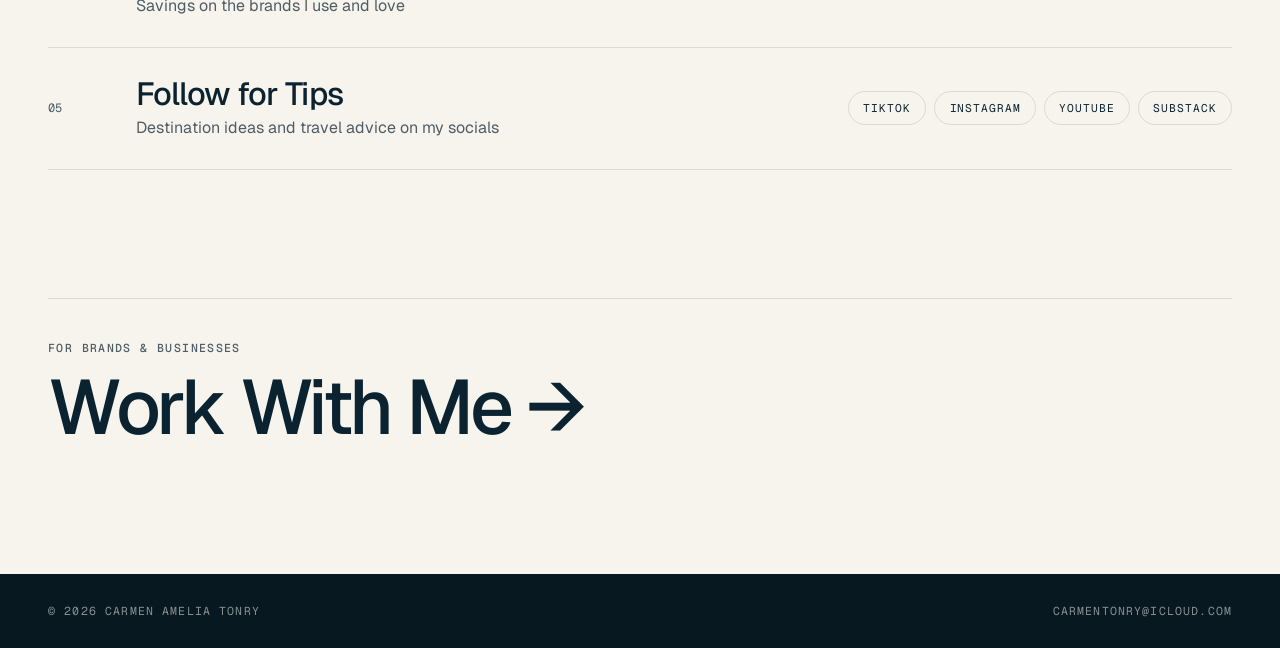
==== commit da411bee: "Highlight writing across the site and link Substack Co-Authored-By: Claude Opus 5.5 <noreply@anthrop" ====
--- a/planning.html
+++ b/planning.html
@@ -8,7 +8,7 @@
   <link rel="preconnect" href="https://fonts.googleapis.com">
   <link rel="preconnect" href="https://fonts.gstatic.com" crossorigin>
   <link href="https://fonts.googleapis.com/css2?family=Geist:wght@300..700&family=Geist+Mono:wght@400;500&display=swap" rel="stylesheet">
-  <link rel="stylesheet" href="styles.css?v=41">
+  <link rel="stylesheet" href="styles.css?v=46">
 </head>
 <body>
 
@@ -28,7 +28,7 @@
       <a class="back" href="./">← Home</a>
       <p class="eyebrow">For travelers &amp; followers</p>
       <h1>Travel Without Me</h1>
-      <p class="lead">Tips, resources, and everything I've learned so you can plan and take your own trip. Want to travel together instead? <a class="text-link" href="./#travel-with-me">See my group trips.</a></p>
+      <p class="lead">Tips, stories, and everything I've learned so you can plan your own trip and travel thoughtfully. Want to travel together instead? <a class="text-link" href="./#travel-with-me">See my group trips.</a></p>
     </div>
     <div class="page-media">
       <img src="media/sigiriya.jpg" alt="Carmen looking out at Sigiriya rock in Sri Lanka">
@@ -52,14 +52,14 @@
           <a class="code-cta" href="https://cal.com/carmenscamera/travelmeeting" target="_blank" rel="noopener">Open the booking page in a new tab ↗</a>
         </div>
       </details>
-      <div class="row reveal">
+      <a class="row reveal" href="https://carmentonry.substack.com" target="_blank" rel="noopener">
         <span class="row-num">02</span>
         <span class="row-body">
-          <span class="row-title">Travel Guides &amp; Advice</span>
-          <span class="row-desc">Things I wish I'd known when I first started solo traveling</span>
+          <span class="row-title">Travel Guides &amp; Essays</span>
+          <span class="row-desc">Solo travel tips, how to travel ethically and sustainably, and the bigger questions travel raises</span>
         </span>
-        <span class="row-cta muted">Coming soon</span>
-      </div>
+        <span class="row-cta">Read on Substack ↗</span>
+      </a>
       <a class="row reveal" href="https://www.amazon.com/shop/carmenscamera" target="_blank" rel="noopener">
         <span class="row-num">03</span>
         <span class="row-body">
@@ -96,6 +96,7 @@
           <a href="https://www.tiktok.com/@carmenscamera" target="_blank" rel="noopener">TikTok</a>
           <a href="https://www.instagram.com/carmenscameraaa" target="_blank" rel="noopener">Instagram</a>
           <a href="https://www.youtube.com/@carmenscameraa" target="_blank" rel="noopener">YouTube</a>
+          <a href="https://carmentonry.substack.com" target="_blank" rel="noopener">Substack</a>
         </span>
       </div>
     </div>
--- a/styles.css
+++ b/styles.css
@@ -280,6 +280,64 @@
   margin-top: 1.5rem;
 }
 
+/* ---------- worked with ---------- */
+
+.logos {
+  padding-bottom: clamp(3rem, 6vw, 4.5rem);
+  background: var(--about-bg);
+  text-align: center;
+}
+
+.logos .eyebrow {
+  margin-bottom: 1.75rem;
+}
+
+.logo-marquee {
+  overflow: hidden;
+  -webkit-mask-image: linear-gradient(90deg, transparent, #000 5%, #000 95%, transparent);
+  mask-image: linear-gradient(90deg, transparent, #000 5%, #000 95%, transparent);
+}
+
+.logo-track {
+  display: flex;
+  width: max-content;
+  animation: logos 60s linear infinite;
+  will-change: transform;
+  backface-visibility: hidden;
+}
+
+.logo-set {
+  display: flex;
+  flex-shrink: 0;
+  align-items: center;
+  gap: clamp(3rem, 6vw, 5.5rem);
+  padding-right: clamp(3rem, 6vw, 5.5rem);
+}
+
+.logo-set img {
+  flex-shrink: 0;
+  width: auto;
+  height: clamp(48px, 5.5vw, 68px);
+  opacity: 0.55;
+  transition: opacity 0.2s ease;
+}
+
+.logo-set img:hover {
+  opacity: 0.9;
+}
+
+.logo-set img.wordmark {
+  height: clamp(20px, 2.4vw, 28px);
+}
+
+.logo-set img.wordmark.wide {
+  height: clamp(26px, 3.2vw, 38px);
+}
+
+@keyframes logos {
+  to { transform: translateX(-50%); }
+}
+
 /* ---------- travel with me ---------- */
 
 .trip {
@@ -312,6 +370,38 @@
   text-transform: uppercase;
   letter-spacing: 0.1em;
   color: var(--trip-ink-2);
+}
+
+.trip-main .trip-note {
+  max-width: 36rem;
+  margin-top: 0.75rem;
+  font-family: inherit;
+  font-size: 0.95rem;
+  text-transform: none;
+  letter-spacing: 0;
+  line-height: 1.5;
+}
+
+.trip-actions {
+  display: flex;
+  flex-direction: column;
+  align-items: stretch;
+  gap: 0.6rem;
+}
+
+.trip-actions .btn {
+  justify-content: center;
+}
+
+.btn.btn-outline {
+  background: transparent;
+  color: var(--night);
+  box-shadow: inset 0 0 0 1px var(--night);
+}
+
+.btn.btn-outline:hover {
+  background: var(--night);
+  color: #fff;
 }
 
 .btn {
@@ -1001,6 +1091,8 @@
     transition: none !important;
   }
   .js .reveal { opacity: 1; translate: 0 0; }
+  .logo-track { flex-wrap: wrap; justify-content: center; width: auto; }
+  .logo-set[aria-hidden] { display: none; }
 }
 
 /* ---------- responsive ---------- */
@@ -1088,8 +1180,8 @@
     line-height: 1.3;
   }
 
-  .about-text p:nth-of-type(3) {
-    grid-area: text;
+  .about-text p:nth-of-type(n+3) {
+    grid-column: 1 / -1;
     margin-top: 1rem;
     font-size: 0.9rem;
     line-height: 1.5;
@@ -1107,7 +1199,7 @@
     gap: 1.25rem;
   }
 
-  .trip .btn { justify-self: start; }
+  .trip-actions { flex-direction: row; flex-wrap: wrap; justify-self: start; }
 
   .page-media img,
   .page-media video {
